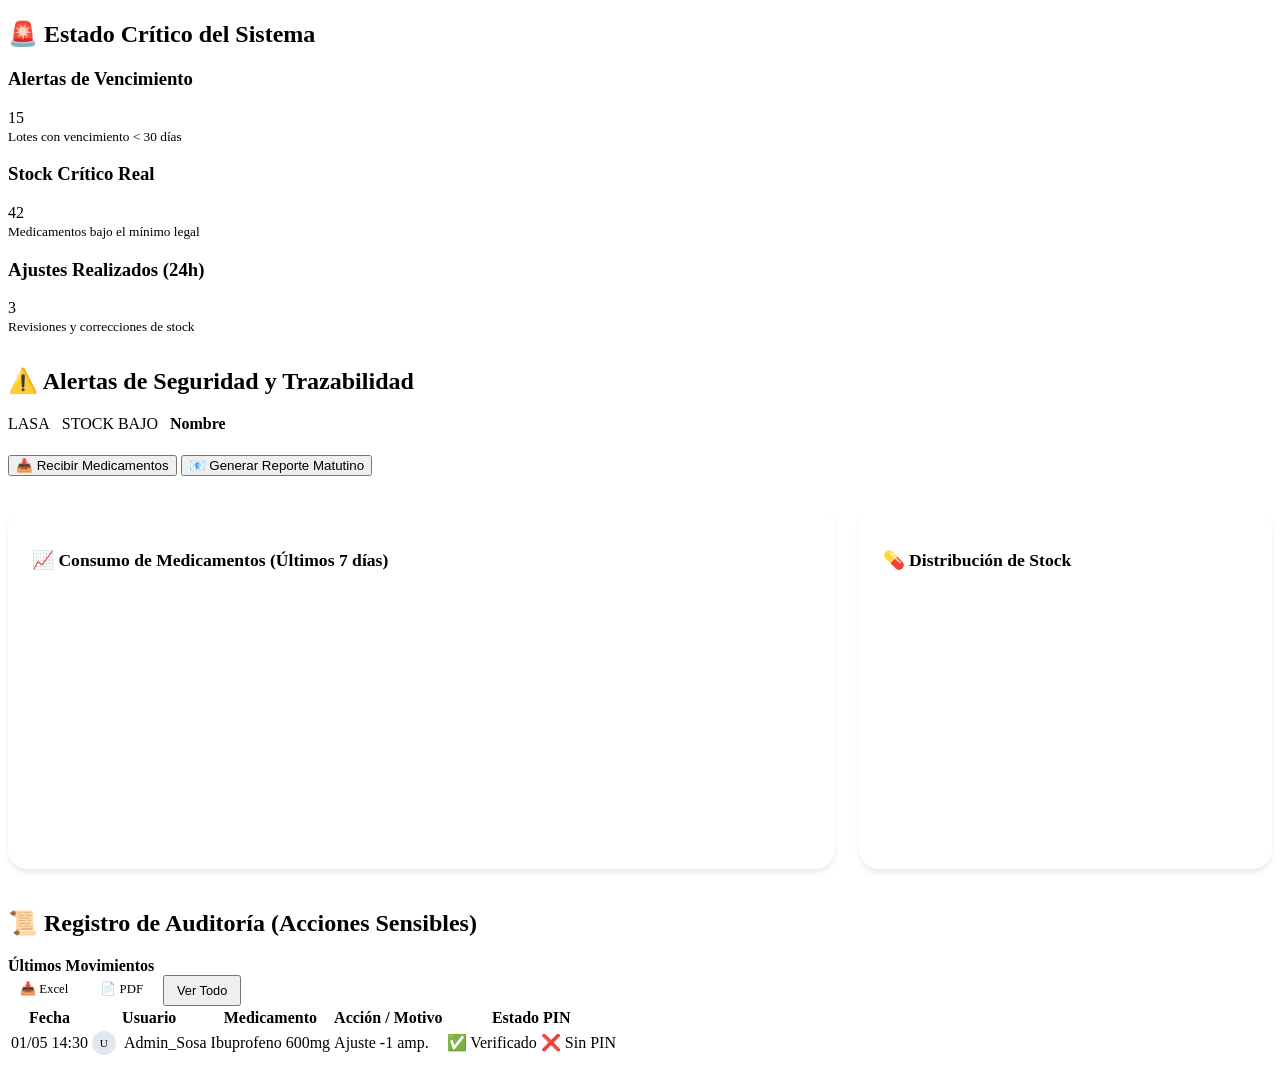
==== src/main/resources/templates/index.html @ 118c3cbb "Initial commit: Sistema de Farmacia HGS con README y .gitignore optimizados" ====
<!DOCTYPE html>
<html xmlns:th="http://www.thymeleaf.org">
<head th:replace="~{layout/main :: head('Dashboard - HGS')}"></head>
<body>

    <aside th:replace="~{layout/main :: sidebar('dashboard')}"></aside>

    <main class="main-content">
        <header th:replace="~{layout/main :: header('Dashboard Administrador')}"></header>

        <h2 class="section-title">🚨 Estado Crítico del Sistema</h2>
        <section class="stats-grid">
            <div class="stat-card warning">
                <h3>Alertas de Vencimiento</h3>
                <div class="value" th:text="${cantidadVencer}">15</div>
                <small>Lotes con vencimiento < 30 días</small>
            </div>
            <div class="stat-card danger">
                <h3>Stock Crítico Real</h3>
                <div class="value" th:text="${cantidadCritico}">42</div>
                <small>Medicamentos bajo el mínimo legal</small>
            </div>
            <div class="stat-card success">
                <h3>Ajustes Realizados (24h)</h3>
                <div class="value" th:text="${ajustesHoy}">3</div>
                <small>Revisiones y correcciones de stock</small>
            </div>
        </section>

        <section class="alerts-section" style="margin-top: 32px;" th:if="${not #lists.isEmpty(medicamentosConAlerta)}">
            <h2 class="section-title">⚠️ Alertas de Seguridad y Trazabilidad</h2>
            <div style="display: grid; gap: 12px;">
                <div th:each="med : ${medicamentosConAlerta}" class="alert-item" 
                     th:style="'display: flex; align-items: center; justify-content: space-between; padding: 16px; border-radius: 12px; border-left: 4px solid ' + (${med.esLasa} ? '#f59e0b' : '#ef4444') + '; background: white; box-shadow: 0 1px 3px rgba(0,0,0,0.1);'">
                    <div>
                        <span th:if="${med.esLasa}" class="badge badge-warning" style="margin-right: 8px;">LASA</span>
                        <span th:if="${med.isStockBajo()}" class="badge badge-danger" style="margin-right: 8px;">STOCK BAJO</span>
                        <strong th:text="${med.nombre}">Nombre</strong>
                        <small th:text="' - ' + ${med.codigo}" style="color: var(--text-secondary);"></small>
                        <p th:if="${med.esLasa}" style="margin: 4px 0 0; font-size: 0.85rem; color: #92400e;" 
                           th:text="'Precaución: Similar a ' + ${med.similarA}"></p>
                    </div>
                    <div style="text-align: right;">
                        <span th:text="${med.stockTotal} + ' unidades'" style="font-weight: 600;"></span>
                        <br>
                        <small th:text="'Mínimo: ' + ${med.minimoAjustado}" style="color: var(--text-secondary);"></small>
                    </div>
                </div>
            </div>
        </section>

        <div class="quick-actions">
            <button class="btn btn-primary"><span>📥</span> Recibir Medicamentos</button>
            <button class="btn btn-secondary"><span>📧</span> Generar Reporte Matutino</button>
        </div>

        <section class="dashboard-grid" style="display: grid; grid-template-columns: 2fr 1fr; gap: 24px; margin-top: 32px;">
            <div class="chart-card" style="background: white; padding: 24px; border-radius: 20px; box-shadow: 0 4px 6px -1px rgba(0,0,0,0.1);">
                <h3 style="margin-bottom: 20px; font-size: 1.1rem; font-weight: 600;">📈 Consumo de Medicamentos (Últimos 7 días)</h3>
                <canvas id="consumptionChart" height="250"></canvas>
            </div>
            
            <div class="distribution-card" style="background: white; padding: 24px; border-radius: 20px; box-shadow: 0 4px 6px -1px rgba(0,0,0,0.1);">
                <h3 style="margin-bottom: 20px; font-size: 1.1rem; font-weight: 600;">💊 Distribución de Stock</h3>
                <canvas id="stockPieChart" height="250"></canvas>
            </div>
        </section>

        <script th:inline="javascript">
            document.addEventListener('DOMContentLoaded', function() {
                const isDarkMode = document.documentElement.classList.contains('dark-mode');
                const textColor = isDarkMode ? '#94a3b8' : '#64748b';
                const gridColor = isDarkMode ? 'rgba(148, 163, 184, 0.1)' : 'rgba(100, 116, 139, 0.1)';

                const ctx = document.getElementById('consumptionChart').getContext('2d');
                new Chart(ctx, {
                    type: 'line',
                    data: {
                        labels: ['Lun', 'Mar', 'Mie', 'Jue', 'Vie', 'Sab', 'Dom'],
                        datasets: [{
                            label: 'Consumo (Unidades)',
                            data: /*[[${consumoData}]]*/ [65, 59, 80, 81, 56, 40, 30],
                            borderColor: '#3b82f6',
                            backgroundColor: 'rgba(59, 130, 246, 0.1)',
                            fill: true,
                            tension: 0.4
                        }]
                    },
                    options: {
                        responsive: true,
                        plugins: { 
                            legend: { display: false },
                            tooltip: { mode: 'index', intersect: false }
                        },
                        scales: { 
                            y: { 
                                beginAtZero: true,
                                grid: { color: gridColor },
                                ticks: { color: textColor }
                            },
                            x: {
                                grid: { display: false },
                                ticks: { color: textColor }
                            }
                        }
                    }
                });

                const pieCtx = document.getElementById('stockPieChart').getContext('2d');
                new Chart(pieCtx, {
                    type: 'doughnut',
                    data: {
                        labels: ['Antibióticos', 'Analgésicos', 'Controlados'],
                        datasets: [{
                            data: /*[[${stockDistribucionData}]]*/ [300, 150, 100],
                            backgroundColor: ['#3b82f6', '#10b981', '#f59e0b'],
                            borderWidth: isDarkMode ? 4 : 2,
                            borderColor: isDarkMode ? '#1e293b' : '#ffffff'
                        }]
                    },
                    options: {
                        responsive: true,
                        plugins: { 
                            legend: { 
                                position: 'bottom',
                                labels: { color: textColor }
                            } 
                        },
                        cutout: '70%'
                    }
                });
            });
        </script>

        <div style="margin-top: 40px;">
            <h2 class="section-title">📜 Registro de Auditoría (Acciones Sensibles)</h2>
            <div class="table-container">
                <div class="table-header">
                    <span style="font-weight: 600;">Últimos Movimientos</span>
                    <div style="display: flex; gap: 8px;">
                        <a th:href="@{/export/auditoria}" class="btn btn-secondary" style="padding: 6px 12px; font-size: 0.8rem;">📥 Excel</a>
                        <a th:href="@{/export/pdf}" class="btn btn-secondary" style="padding: 6px 12px; font-size: 0.8rem;">📄 PDF</a>
                        <button class="btn btn-secondary" style="padding: 6px 12px; font-size: 0.8rem;">Ver Todo</button>
                    </div>
                </div>
                <table>
                    <thead>
                        <tr>
                            <th>Fecha</th>
                            <th>Usuario</th>
                            <th>Medicamento</th>
                            <th>Acción / Motivo</th>
                            <th>Estado PIN</th>
                        </tr>
                    </thead>
                    <tbody>
                        <tr th:each="audit : ${auditorias}">
                            <td th:text="${#temporals.format(audit.fecha, 'dd/MM HH:mm')}">01/05 14:30</td>
                            <td>
                                <div style="display: flex; align-items: center; gap: 8px;">
                                    <div style="width: 24px; height: 24px; background: #e2e8f0; border-radius: 50%; font-size: 0.7rem; display: flex; align-items: center; justify-content: center;" th:text="${#strings.substring(audit.usuario, 0, 1)}">U</div>
                                    <span th:text="${audit.usuario}">Admin_Sosa</span>
                                </div>
                            </td>
                            <td th:text="${audit.medicamentoNombre}">Ibuprofeno 600mg</td>
                            <td>
                                <span th:text="${audit.accion}" class="badge" 
                                      th:classappend="${audit.pinVerificado} ? 'badge-success' : 'badge-danger'">Ajuste -1 amp.</span>
                            </td>
                            <td>
                                <span th:if="${audit.pinVerificado}" class="badge badge-success">✅ Verificado</span>
                                <span th:if="${!audit.pinVerificado}" class="badge badge-danger">❌ Sin PIN</span>
                            </td>
                        </tr>
                    </tbody>
                </table>
            </div>
        </div>
    </main>


</body>
</html>
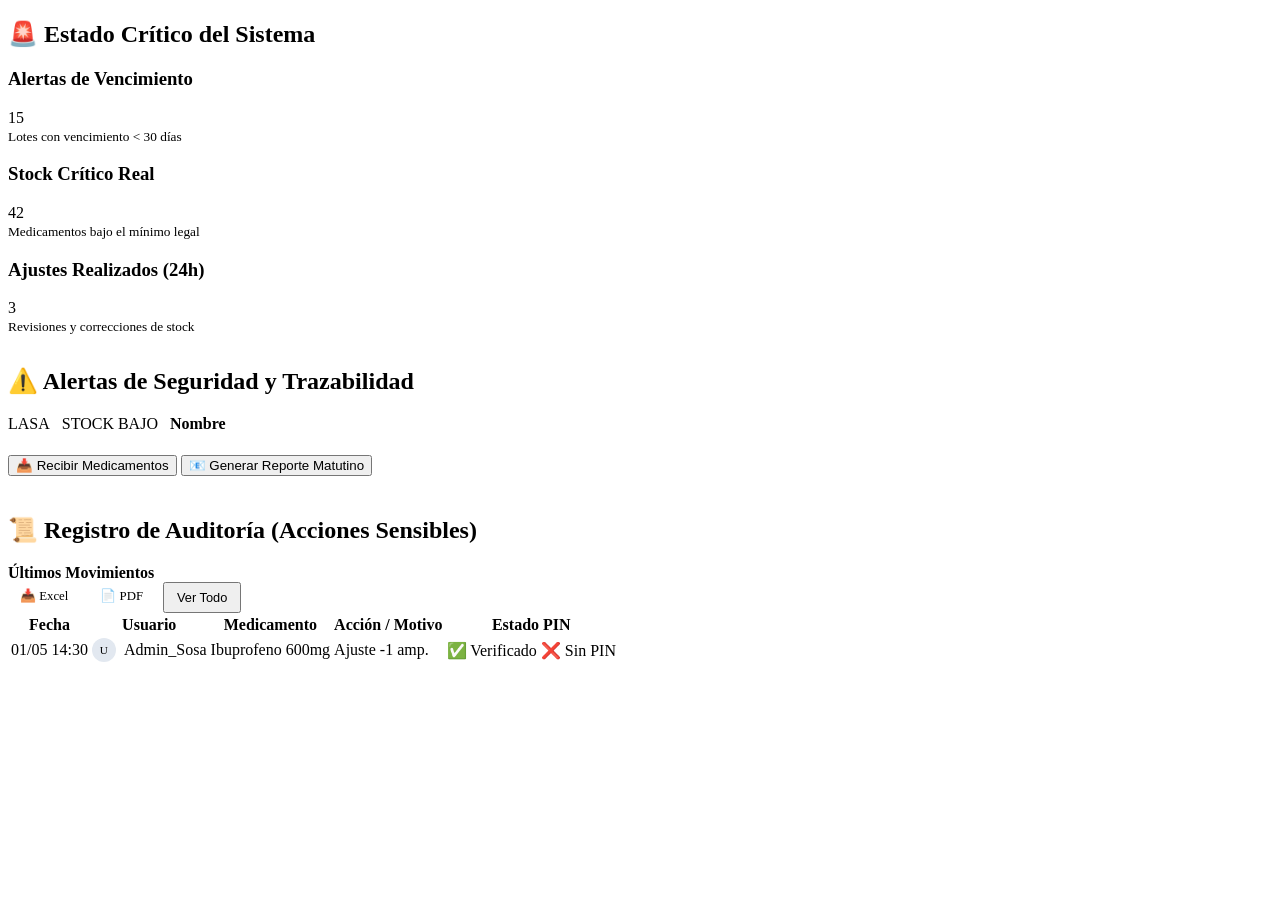
==== commit fa56ff28: "feat: reemplazar emojis por botones SVG, remover gráficos del dashboard" ====
--- a/src/main/resources/templates/index.html
+++ b/src/main/resources/templates/index.html
@@ -54,84 +54,6 @@
             <button class="btn btn-secondary"><span>📧</span> Generar Reporte Matutino</button>
         </div>
 
-        <section class="dashboard-grid" style="display: grid; grid-template-columns: 2fr 1fr; gap: 24px; margin-top: 32px;">
-            <div class="chart-card" style="background: white; padding: 24px; border-radius: 20px; box-shadow: 0 4px 6px -1px rgba(0,0,0,0.1);">
-                <h3 style="margin-bottom: 20px; font-size: 1.1rem; font-weight: 600;">📈 Consumo de Medicamentos (Últimos 7 días)</h3>
-                <canvas id="consumptionChart" height="250"></canvas>
-            </div>
-            
-            <div class="distribution-card" style="background: white; padding: 24px; border-radius: 20px; box-shadow: 0 4px 6px -1px rgba(0,0,0,0.1);">
-                <h3 style="margin-bottom: 20px; font-size: 1.1rem; font-weight: 600;">💊 Distribución de Stock</h3>
-                <canvas id="stockPieChart" height="250"></canvas>
-            </div>
-        </section>
-
-        <script th:inline="javascript">
-            document.addEventListener('DOMContentLoaded', function() {
-                const isDarkMode = document.documentElement.classList.contains('dark-mode');
-                const textColor = isDarkMode ? '#94a3b8' : '#64748b';
-                const gridColor = isDarkMode ? 'rgba(148, 163, 184, 0.1)' : 'rgba(100, 116, 139, 0.1)';
-
-                const ctx = document.getElementById('consumptionChart').getContext('2d');
-                new Chart(ctx, {
-                    type: 'line',
-                    data: {
-                        labels: ['Lun', 'Mar', 'Mie', 'Jue', 'Vie', 'Sab', 'Dom'],
-                        datasets: [{
-                            label: 'Consumo (Unidades)',
-                            data: /*[[${consumoData}]]*/ [65, 59, 80, 81, 56, 40, 30],
-                            borderColor: '#3b82f6',
-                            backgroundColor: 'rgba(59, 130, 246, 0.1)',
-                            fill: true,
-                            tension: 0.4
-                        }]
-                    },
-                    options: {
-                        responsive: true,
-                        plugins: { 
-                            legend: { display: false },
-                            tooltip: { mode: 'index', intersect: false }
-                        },
-                        scales: { 
-                            y: { 
-                                beginAtZero: true,
-                                grid: { color: gridColor },
-                                ticks: { color: textColor }
-                            },
-                            x: {
-                                grid: { display: false },
-                                ticks: { color: textColor }
-                            }
-                        }
-                    }
-                });
-
-                const pieCtx = document.getElementById('stockPieChart').getContext('2d');
-                new Chart(pieCtx, {
-                    type: 'doughnut',
-                    data: {
-                        labels: ['Antibióticos', 'Analgésicos', 'Controlados'],
-                        datasets: [{
-                            data: /*[[${stockDistribucionData}]]*/ [300, 150, 100],
-                            backgroundColor: ['#3b82f6', '#10b981', '#f59e0b'],
-                            borderWidth: isDarkMode ? 4 : 2,
-                            borderColor: isDarkMode ? '#1e293b' : '#ffffff'
-                        }]
-                    },
-                    options: {
-                        responsive: true,
-                        plugins: { 
-                            legend: { 
-                                position: 'bottom',
-                                labels: { color: textColor }
-                            } 
-                        },
-                        cutout: '70%'
-                    }
-                });
-            });
-        </script>
-
         <div style="margin-top: 40px;">
             <h2 class="section-title">📜 Registro de Auditoría (Acciones Sensibles)</h2>
             <div class="table-container">
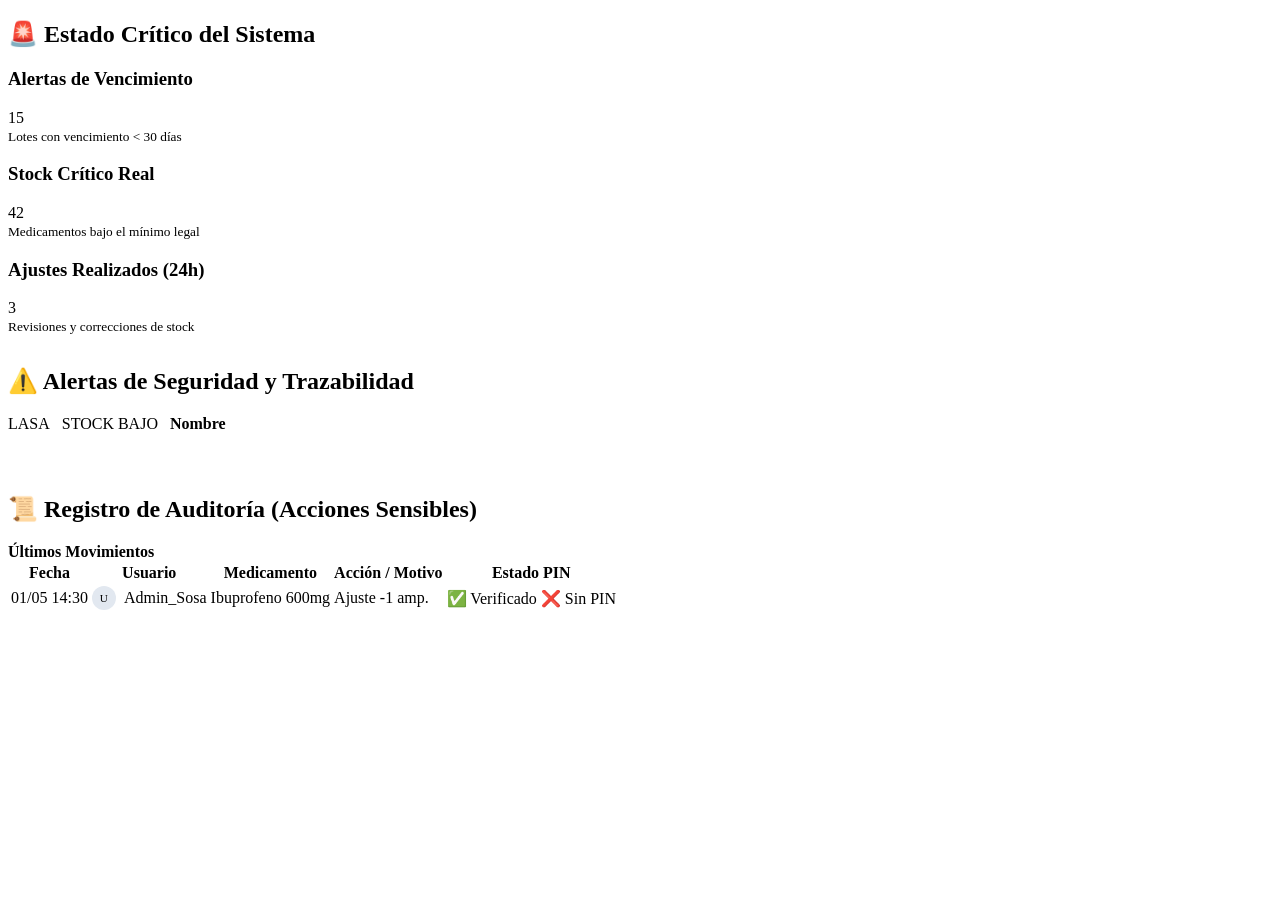
==== commit edc6b570: "feat: UI improvements and reorder sidebar" ====
--- a/src/main/resources/templates/index.html
+++ b/src/main/resources/templates/index.html
@@ -49,21 +49,13 @@
             </div>
         </section>
 
-        <div class="quick-actions">
-            <button class="btn btn-primary"><span>📥</span> Recibir Medicamentos</button>
-            <button class="btn btn-secondary"><span>📧</span> Generar Reporte Matutino</button>
-        </div>
+
 
         <div style="margin-top: 40px;">
             <h2 class="section-title">📜 Registro de Auditoría (Acciones Sensibles)</h2>
             <div class="table-container">
                 <div class="table-header">
                     <span style="font-weight: 600;">Últimos Movimientos</span>
-                    <div style="display: flex; gap: 8px;">
-                        <a th:href="@{/export/auditoria}" class="btn btn-secondary" style="padding: 6px 12px; font-size: 0.8rem;">📥 Excel</a>
-                        <a th:href="@{/export/pdf}" class="btn btn-secondary" style="padding: 6px 12px; font-size: 0.8rem;">📄 PDF</a>
-                        <button class="btn btn-secondary" style="padding: 6px 12px; font-size: 0.8rem;">Ver Todo</button>
-                    </div>
                 </div>
                 <table>
                     <thead>
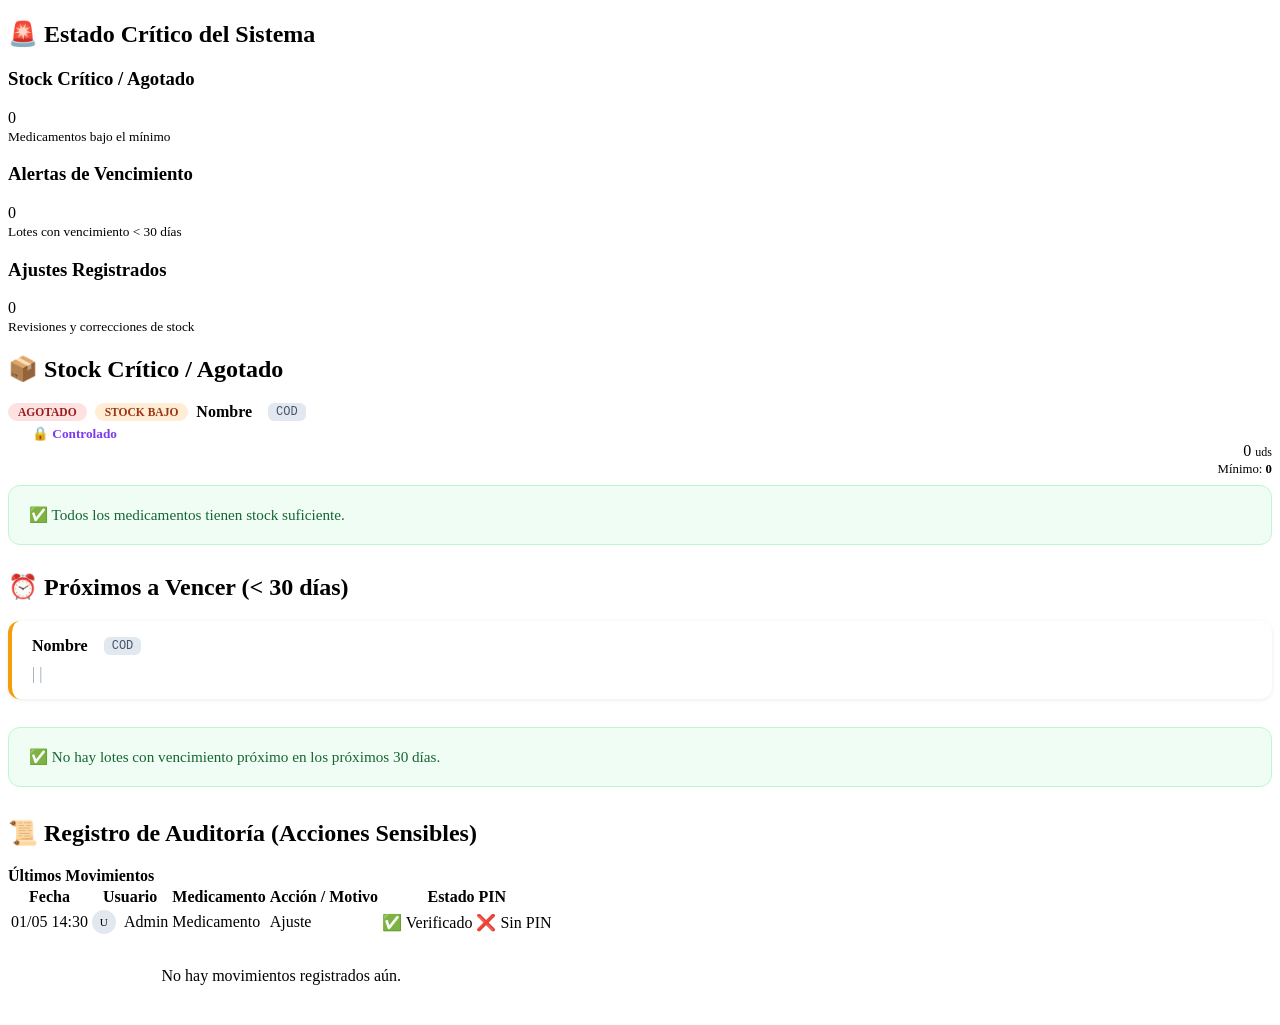
==== commit cc25a133: "feat: prototipo v2 - dashboard, medicamentos y sidebar mejorados" ====
--- a/src/main/resources/templates/index.html
+++ b/src/main/resources/templates/index.html
@@ -10,48 +10,108 @@
 
         <h2 class="section-title">🚨 Estado Crítico del Sistema</h2>
         <section class="stats-grid">
-            <div class="stat-card warning">
+            <a href="#alertas" style="text-decoration: none; color: inherit;">
+            <div class="stat-card warning" style="cursor: pointer; transition: transform 0.15s, box-shadow 0.15s;"
+                 onmouseover="this.style.transform='translateY(-3px)';this.style.boxShadow='0 8px 20px rgba(0,0,0,0.12)'"
+                 onmouseout="this.style.transform='';this.style.boxShadow=''">
+                <h3>Stock Crítico / Agotado</h3>
+                <div class="value" th:text="${cantidadCritico}">0</div>
+                <small>Medicamentos bajo el mínimo</small>
+            </div>
+            </a>
+            <a href="#vencer" style="text-decoration: none; color: inherit;">
+            <div class="stat-card danger" style="cursor: pointer; transition: transform 0.15s, box-shadow 0.15s;"
+                 onmouseover="this.style.transform='translateY(-3px)';this.style.boxShadow='0 8px 20px rgba(0,0,0,0.12)'"
+                 onmouseout="this.style.transform='';this.style.boxShadow=''">
                 <h3>Alertas de Vencimiento</h3>
-                <div class="value" th:text="${cantidadVencer}">15</div>
-                <small>Lotes con vencimiento < 30 días</small>
+                <div class="value" th:text="${cantidadVencer}">0</div>
+                <small>Lotes con vencimiento &lt; 30 días</small>
             </div>
-            <div class="stat-card danger">
-                <h3>Stock Crítico Real</h3>
-                <div class="value" th:text="${cantidadCritico}">42</div>
-                <small>Medicamentos bajo el mínimo legal</small>
-            </div>
-            <div class="stat-card success">
-                <h3>Ajustes Realizados (24h)</h3>
-                <div class="value" th:text="${ajustesHoy}">3</div>
+            </a>
+            <a href="#auditoria" style="text-decoration: none; color: inherit;">
+            <div class="stat-card success" style="cursor: pointer; transition: transform 0.15s, box-shadow 0.15s;"
+                 onmouseover="this.style.transform='translateY(-3px)';this.style.boxShadow='0 8px 20px rgba(0,0,0,0.12)'"
+                 onmouseout="this.style.transform='';this.style.boxShadow=''">
+                <h3>Ajustes Registrados</h3>
+                <div class="value" th:text="${ajustesHoy}">0</div>
                 <small>Revisiones y correcciones de stock</small>
             </div>
+            </a>
         </section>
 
-        <section class="alerts-section" style="margin-top: 32px;" th:if="${not #lists.isEmpty(medicamentosConAlerta)}">
-            <h2 class="section-title">⚠️ Alertas de Seguridad y Trazabilidad</h2>
-            <div style="display: grid; gap: 12px;">
-                <div th:each="med : ${medicamentosConAlerta}" class="alert-item" 
-                     th:style="'display: flex; align-items: center; justify-content: space-between; padding: 16px; border-radius: 12px; border-left: 4px solid ' + (${med.esLasa} ? '#f59e0b' : '#ef4444') + '; background: white; box-shadow: 0 1px 3px rgba(0,0,0,0.1);'">
-                    <div>
-                        <span th:if="${med.esLasa}" class="badge badge-warning" style="margin-right: 8px;">LASA</span>
-                        <span th:if="${med.isStockBajo()}" class="badge badge-danger" style="margin-right: 8px;">STOCK BAJO</span>
-                        <strong th:text="${med.nombre}">Nombre</strong>
-                        <small th:text="' - ' + ${med.codigo}" style="color: var(--text-secondary);"></small>
-                        <p th:if="${med.esLasa}" style="margin: 4px 0 0; font-size: 0.85rem; color: #92400e;" 
-                           th:text="'Precaución: Similar a ' + ${med.similarA}"></p>
+        <!-- SECCIÓN 1: STOCK CRÍTICO / AGOTADO -->
+        <section id="alertas" style="margin-top: 8px;" th:if="${not #lists.isEmpty(medicamentosStockBajo)}">
+            <h2 class="section-title">📦 Stock Crítico / Agotado</h2>
+            <div style="display: grid; gap: 10px;">
+                <div th:each="med : ${medicamentosStockBajo}"
+                     th:style="'display: flex; justify-content: space-between; align-items: center; padding: 16px 20px; border-radius: 12px; background: white; border-left: 4px solid ' + (${med.stockTotal == 0} ? '#ef4444' : '#f59e0b') + '; box-shadow: 0 1px 4px rgba(0,0,0,0.08);'">
+                    <div style="min-width: 0;">
+                        <div style="display: flex; align-items: center; gap: 8px; flex-wrap: wrap; margin-bottom: 5px;">
+                            <span th:if="${med.stockTotal == 0}"
+                                  style="background:#fee2e2;color:#991b1b;padding:3px 10px;border-radius:9999px;font-size:0.72rem;font-weight:700;">AGOTADO</span>
+                            <span th:if="${med.stockTotal > 0}"
+                                  style="background:#ffedd5;color:#9a3412;padding:3px 10px;border-radius:9999px;font-size:0.72rem;font-weight:700;">STOCK BAJO</span>
+                            <strong style="font-size: 1rem;" th:text="${med.nombre}">Nombre</strong>
+                            <span style="color: var(--text-secondary); font-size: 0.85rem;" th:text="${med.concentracion}"></span>
+                            <span style="background:#e2e8f0;color:#475569;padding:2px 8px;border-radius:6px;font-family:monospace;font-size:0.75rem;" th:text="${med.codigo}">COD</span>
+                        </div>
+                        <div style="font-size: 0.83rem; color: var(--text-secondary); display: flex; gap: 12px; flex-wrap: wrap;">
+                            <span th:if="${med.tipo != null}" th:text="'Tipo: ' + ${med.tipo.nombre}"></span>
+                            <span th:if="${med.presentacion != null}" th:text="'Presentación: ' + ${med.presentacion.nombre}"></span>
+                            <span th:if="${med.esPrioridad}" style="color: #7c3aed; font-weight: 600;">🔒 Controlado</span>
+                        </div>
                     </div>
-                    <div style="text-align: right;">
-                        <span th:text="${med.stockTotal} + ' unidades'" style="font-weight: 600;"></span>
-                        <br>
-                        <small th:text="'Mínimo: ' + ${med.minimoAjustado}" style="color: var(--text-secondary);"></small>
+                    <div style="text-align: right; flex-shrink: 0; margin-left: 20px;">
+                        <div th:style="'font-size: 1.8rem; font-weight: 700; line-height: 1; color: ' + (${med.stockTotal == 0} ? '#ef4444' : '#f59e0b')">
+                            <span th:text="${med.stockTotal}">0</span>
+                            <span style="font-size: 0.75rem; font-weight: 400; color: var(--text-secondary);"> uds</span>
+                        </div>
+                        <div style="font-size: 0.8rem; color: var(--text-secondary); margin-top: 2px;">
+                            Mínimo: <strong th:text="${med.minimoAjustado}">0</strong>
+                        </div>
                     </div>
                 </div>
             </div>
         </section>
+        <div th:if="${#lists.isEmpty(medicamentosStockBajo)}" id="alertas"
+             style="margin-top: 8px; padding: 20px; background: #f0fdf4; border-radius: 12px; color: #166534; border: 1px solid #bbf7d0; font-size: 0.95rem;">
+            ✅ Todos los medicamentos tienen stock suficiente.
+        </div>
 
+        <!-- SECCIÓN 2: PRÓXIMOS A VENCER -->
+        <section id="vencer" style="margin-top: 28px;" th:if="${not #lists.isEmpty(medicamentosProximosVencer)}">
+            <h2 class="section-title">⏰ Próximos a Vencer (&lt; 30 días)</h2>
+            <div style="display: grid; gap: 10px;">
+                <div th:each="med : ${medicamentosProximosVencer}"
+                     style="padding: 16px 20px; border-radius: 12px; background: white; border-left: 4px solid #f59e0b; box-shadow: 0 1px 4px rgba(0,0,0,0.08);">
+                    <div style="display: flex; align-items: center; gap: 8px; flex-wrap: wrap; margin-bottom: 10px;">
+                        <strong style="font-size: 1rem;" th:text="${med.nombre}">Nombre</strong>
+                        <span style="color: var(--text-secondary); font-size: 0.85rem;" th:text="${med.concentracion}"></span>
+                        <span style="background:#e2e8f0;color:#475569;padding:2px 8px;border-radius:6px;font-family:monospace;font-size:0.75rem;" th:text="${med.codigo}">COD</span>
+                        <span th:if="${med.tipo != null}" style="color: var(--text-secondary); font-size: 0.82rem;" th:text="${med.tipo.nombre}"></span>
+                    </div>
+                    <div style="display: flex; gap: 8px; flex-wrap: wrap;">
+                        <div th:each="lote : ${med.lotesProximosAVencer}"
+                             th:style="'display: flex; align-items: center; gap: 10px; padding: 8px 14px; border-radius: 8px; font-size: 0.85rem; border: 1px solid ' + (${lote.diasHastaVencimiento} < 15 ? '#fecaca' : '#fde68a') + '; background: ' + (${lote.diasHastaVencimiento} < 15 ? '#fef2f2' : '#fffbeb')">
+                            <span style="font-family: monospace; font-weight: 600;" th:text="${lote.nroLote}"></span>
+                            <span style="color: #94a3b8;">|</span>
+                            <span th:text="${#temporals.format(lote.fechaVencimiento, 'dd/MM/yyyy')}"></span>
+                            <span th:style="'font-weight: 700; color: ' + (${lote.diasHastaVencimiento} < 15 ? '#dc2626' : '#d97706')"
+                                  th:text="${lote.diasHastaVencimiento} + ' días'"></span>
+                            <span style="color: #94a3b8;">|</span>
+                            <span style="color: var(--text-secondary);" th:text="${lote.cantidadDisponible} + ' uds'"></span>
+                        </div>
+                    </div>
+                </div>
+            </div>
+        </section>
+        <div th:if="${#lists.isEmpty(medicamentosProximosVencer)}" id="vencer"
+             style="margin-top: 28px; padding: 20px; background: #f0fdf4; border-radius: 12px; color: #166534; border: 1px solid #bbf7d0; font-size: 0.95rem;">
+            ✅ No hay lotes con vencimiento próximo en los próximos 30 días.
+        </div>
 
-
-        <div style="margin-top: 40px;">
+        <!-- AUDITORÍA -->
+        <div id="auditoria" style="margin-top: 32px;">
             <h2 class="section-title">📜 Registro de Auditoría (Acciones Sensibles)</h2>
             <div class="table-container">
                 <div class="table-header">
@@ -73,18 +133,21 @@
                             <td>
                                 <div style="display: flex; align-items: center; gap: 8px;">
                                     <div style="width: 24px; height: 24px; background: #e2e8f0; border-radius: 50%; font-size: 0.7rem; display: flex; align-items: center; justify-content: center;" th:text="${#strings.substring(audit.usuario, 0, 1)}">U</div>
-                                    <span th:text="${audit.usuario}">Admin_Sosa</span>
+                                    <span th:text="${audit.usuario}">Admin</span>
                                 </div>
                             </td>
-                            <td th:text="${audit.medicamentoNombre}">Ibuprofeno 600mg</td>
+                            <td th:text="${audit.medicamentoNombre}">Medicamento</td>
                             <td>
-                                <span th:text="${audit.accion}" class="badge" 
-                                      th:classappend="${audit.pinVerificado} ? 'badge-success' : 'badge-danger'">Ajuste -1 amp.</span>
+                                <span th:text="${audit.accion}" class="badge"
+                                      th:classappend="${audit.pinVerificado} ? 'badge-success' : 'badge-danger'">Ajuste</span>
                             </td>
                             <td>
                                 <span th:if="${audit.pinVerificado}" class="badge badge-success">✅ Verificado</span>
                                 <span th:if="${!audit.pinVerificado}" class="badge badge-danger">❌ Sin PIN</span>
                             </td>
+                        </tr>
+                        <tr th:if="${#lists.isEmpty(auditorias)}">
+                            <td colspan="5" style="text-align: center; padding: 30px; color: var(--text-secondary);">No hay movimientos registrados aún.</td>
                         </tr>
                     </tbody>
                 </table>
@@ -92,6 +155,5 @@
         </div>
     </main>
 
-
 </body>
 </html>
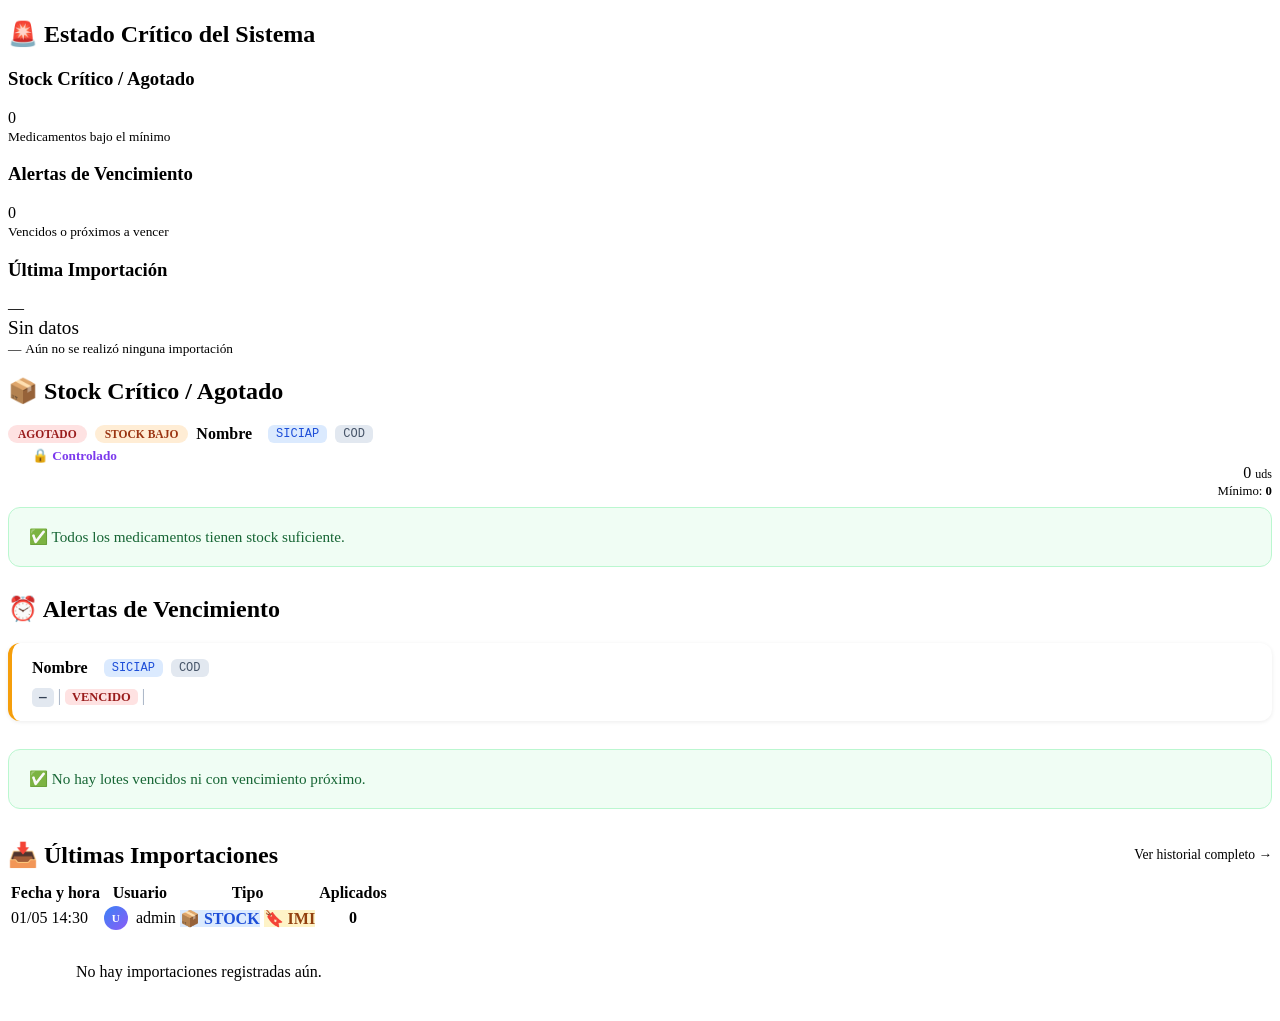
==== commit f0720cc5: "Implementar funcionalidad de importación SICIAP con pasos de previsualización y confirmación Se agre" ====
--- a/src/main/resources/templates/index.html
+++ b/src/main/resources/templates/index.html
@@ -10,32 +10,42 @@
 
         <h2 class="section-title">🚨 Estado Crítico del Sistema</h2>
         <section class="stats-grid">
-            <a href="#alertas" style="text-decoration: none; color: inherit;">
-            <div class="stat-card warning" style="cursor: pointer; transition: transform 0.15s, box-shadow 0.15s;"
-                 onmouseover="this.style.transform='translateY(-3px)';this.style.boxShadow='0 8px 20px rgba(0,0,0,0.12)'"
-                 onmouseout="this.style.transform='';this.style.boxShadow=''">
-                <h3>Stock Crítico / Agotado</h3>
-                <div class="value" th:text="${cantidadCritico}">0</div>
-                <small>Medicamentos bajo el mínimo</small>
-            </div>
+            <a href="#alertas" style="text-decoration: none; color: inherit; display: block;"
+               onmouseover="this.firstElementChild.style.transform='translateY(-3px)';this.firstElementChild.style.boxShadow='0 8px 20px rgba(0,0,0,0.12)'"
+               onmouseout="this.firstElementChild.style.transform='';this.firstElementChild.style.boxShadow=''"
+               onfocus="this.firstElementChild.style.transform='translateY(-3px)';this.firstElementChild.style.boxShadow='0 8px 20px rgba(0,0,0,0.12)'"
+               onblur="this.firstElementChild.style.transform='';this.firstElementChild.style.boxShadow=''">
+                <div class="stat-card warning" style="transition: transform 0.15s, box-shadow 0.15s;">
+                    <h3>Stock Crítico / Agotado</h3>
+                    <div class="value" th:text="${cantidadCritico}">0</div>
+                    <small>Medicamentos bajo el mínimo</small>
+                </div>
             </a>
-            <a href="#vencer" style="text-decoration: none; color: inherit;">
-            <div class="stat-card danger" style="cursor: pointer; transition: transform 0.15s, box-shadow 0.15s;"
-                 onmouseover="this.style.transform='translateY(-3px)';this.style.boxShadow='0 8px 20px rgba(0,0,0,0.12)'"
-                 onmouseout="this.style.transform='';this.style.boxShadow=''">
-                <h3>Alertas de Vencimiento</h3>
-                <div class="value" th:text="${cantidadVencer}">0</div>
-                <small>Lotes con vencimiento &lt; 30 días</small>
-            </div>
+            <a href="#vencer" style="text-decoration: none; color: inherit; display: block;"
+               onmouseover="this.firstElementChild.style.transform='translateY(-3px)';this.firstElementChild.style.boxShadow='0 8px 20px rgba(0,0,0,0.12)'"
+               onmouseout="this.firstElementChild.style.transform='';this.firstElementChild.style.boxShadow=''"
+               onfocus="this.firstElementChild.style.transform='translateY(-3px)';this.firstElementChild.style.boxShadow='0 8px 20px rgba(0,0,0,0.12)'"
+               onblur="this.firstElementChild.style.transform='';this.firstElementChild.style.boxShadow=''">
+                <div class="stat-card danger" style="transition: transform 0.15s, box-shadow 0.15s;">
+                    <h3>Alertas de Vencimiento</h3>
+                    <div class="value" th:text="${cantidadVencer}">0</div>
+                    <small>Vencidos o próximos a vencer</small>
+                </div>
             </a>
-            <a href="#auditoria" style="text-decoration: none; color: inherit;">
-            <div class="stat-card success" style="cursor: pointer; transition: transform 0.15s, box-shadow 0.15s;"
-                 onmouseover="this.style.transform='translateY(-3px)';this.style.boxShadow='0 8px 20px rgba(0,0,0,0.12)'"
-                 onmouseout="this.style.transform='';this.style.boxShadow=''">
-                <h3>Ajustes Registrados</h3>
-                <div class="value" th:text="${ajustesHoy}">0</div>
-                <small>Revisiones y correcciones de stock</small>
-            </div>
+            <a href="/auditoria" style="text-decoration: none; color: inherit; display: block;"
+               onmouseover="this.firstElementChild.style.transform='translateY(-3px)';this.firstElementChild.style.boxShadow='0 8px 20px rgba(0,0,0,0.12)'"
+               onmouseout="this.firstElementChild.style.transform='';this.firstElementChild.style.boxShadow=''"
+               onfocus="this.firstElementChild.style.transform='translateY(-3px)';this.firstElementChild.style.boxShadow='0 8px 20px rgba(0,0,0,0.12)'"
+               onblur="this.firstElementChild.style.transform='';this.firstElementChild.style.boxShadow=''">
+                <div class="stat-card success" style="transition: transform 0.15s, box-shadow 0.15s;">
+                    <h3>Última Importación</h3>
+                    <div class="value" th:if="${ultimaImportacion != null}"
+                         th:text="${#temporals.format(ultimaImportacion.fecha, 'dd/MM')}">—</div>
+                    <div class="value" th:if="${ultimaImportacion == null}" style="font-size: 1.2rem;">Sin datos</div>
+                    <small th:if="${ultimaImportacion != null}"
+                           th:text="'por ' + ${ultimaImportacion.usuario} + ' a las ' + ${#temporals.format(ultimaImportacion.fecha, 'HH:mm')}">—</small>
+                    <small th:if="${ultimaImportacion == null}">Aún no se realizó ninguna importación</small>
+                </div>
             </a>
         </section>
 
@@ -53,11 +63,16 @@
                                   style="background:#ffedd5;color:#9a3412;padding:3px 10px;border-radius:9999px;font-size:0.72rem;font-weight:700;">STOCK BAJO</span>
                             <strong style="font-size: 1rem;" th:text="${med.nombre}">Nombre</strong>
                             <span style="color: var(--text-secondary); font-size: 0.85rem;" th:text="${med.concentracion}"></span>
-                            <span style="background:#e2e8f0;color:#475569;padding:2px 8px;border-radius:6px;font-family:monospace;font-size:0.75rem;" th:text="${med.codigo}">COD</span>
+                            <span th:if="${med.codigoSiciap != null}"
+                                  style="background:#dbeafe;color:#1d4ed8;padding:2px 8px;border-radius:6px;font-family:monospace;font-size:0.75rem;"
+                                  th:text="${med.codigoSiciap}">SICIAP</span>
+                            <span th:if="${med.codigoSiciap == null and med.codigo != null}"
+                                  style="background:#e2e8f0;color:#475569;padding:2px 8px;border-radius:6px;font-family:monospace;font-size:0.75rem;"
+                                  th:text="${med.codigo}">COD</span>
                         </div>
                         <div style="font-size: 0.83rem; color: var(--text-secondary); display: flex; gap: 12px; flex-wrap: wrap;">
-                            <span th:if="${med.tipo != null}" th:text="'Tipo: ' + ${med.tipo.nombre}"></span>
-                            <span th:if="${med.presentacion != null}" th:text="'Presentación: ' + ${med.presentacion.nombre}"></span>
+                            <span th:if="${med.formaFarmaceutica != null and !#strings.isEmpty(med.formaFarmaceutica)}" th:text="${med.formaFarmaceutica}"></span>
+                            <span th:if="${med.presentacion != null and !#strings.isEmpty(med.presentacion)}" th:text="${med.presentacion}"></span>
                             <span th:if="${med.esPrioridad}" style="color: #7c3aed; font-weight: 600;">🔒 Controlado</span>
                         </div>
                     </div>
@@ -73,30 +88,39 @@
                 </div>
             </div>
         </section>
-        <div th:if="${#lists.isEmpty(medicamentosStockBajo)}" id="alertas"
+        <div th:if="${#lists.isEmpty(medicamentosStockBajo)}"
              style="margin-top: 8px; padding: 20px; background: #f0fdf4; border-radius: 12px; color: #166534; border: 1px solid #bbf7d0; font-size: 0.95rem;">
             ✅ Todos los medicamentos tienen stock suficiente.
         </div>
 
         <!-- SECCIÓN 2: PRÓXIMOS A VENCER -->
         <section id="vencer" style="margin-top: 28px;" th:if="${not #lists.isEmpty(medicamentosProximosVencer)}">
-            <h2 class="section-title">⏰ Próximos a Vencer (&lt; 30 días)</h2>
+            <h2 class="section-title">⏰ Alertas de Vencimiento</h2>
             <div style="display: grid; gap: 10px;">
                 <div th:each="med : ${medicamentosProximosVencer}"
                      style="padding: 16px 20px; border-radius: 12px; background: white; border-left: 4px solid #f59e0b; box-shadow: 0 1px 4px rgba(0,0,0,0.08);">
                     <div style="display: flex; align-items: center; gap: 8px; flex-wrap: wrap; margin-bottom: 10px;">
                         <strong style="font-size: 1rem;" th:text="${med.nombre}">Nombre</strong>
                         <span style="color: var(--text-secondary); font-size: 0.85rem;" th:text="${med.concentracion}"></span>
-                        <span style="background:#e2e8f0;color:#475569;padding:2px 8px;border-radius:6px;font-family:monospace;font-size:0.75rem;" th:text="${med.codigo}">COD</span>
-                        <span th:if="${med.tipo != null}" style="color: var(--text-secondary); font-size: 0.82rem;" th:text="${med.tipo.nombre}"></span>
+                        <span th:if="${med.codigoSiciap != null}"
+                              style="background:#dbeafe;color:#1d4ed8;padding:2px 8px;border-radius:6px;font-family:monospace;font-size:0.75rem;"
+                              th:text="${med.codigoSiciap}">SICIAP</span>
+                        <span th:if="${med.codigoSiciap == null and med.codigo != null}"
+                              style="background:#e2e8f0;color:#475569;padding:2px 8px;border-radius:6px;font-family:monospace;font-size:0.75rem;"
+                              th:text="${med.codigo}">COD</span>
+                        <span th:if="${med.formaFarmaceutica != null and !#strings.isEmpty(med.formaFarmaceutica)}" style="color: var(--text-secondary); font-size: 0.82rem;" th:text="${med.formaFarmaceutica}"></span>
                     </div>
                     <div style="display: flex; gap: 8px; flex-wrap: wrap;">
                         <div th:each="lote : ${med.lotesProximosAVencer}"
                              th:style="'display: flex; align-items: center; gap: 10px; padding: 8px 14px; border-radius: 8px; font-size: 0.85rem; border: 1px solid ' + (${lote.diasHastaVencimiento} < 15 ? '#fecaca' : '#fde68a') + '; background: ' + (${lote.diasHastaVencimiento} < 15 ? '#fef2f2' : '#fffbeb')">
-                            <span style="font-family: monospace; font-weight: 600;" th:text="${lote.nroLote}"></span>
+                            <span style="background:#e2e8f0;color:#334155;padding:2px 7px;border-radius:5px;font-family:monospace;font-size:0.8rem;font-weight:600;"
+                                  th:text="${lote.nroLote != null ? lote.nroLote : '—'}">—</span>
                             <span style="color: #94a3b8;">|</span>
                             <span th:text="${#temporals.format(lote.fechaVencimiento, 'dd/MM/yyyy')}"></span>
-                            <span th:style="'font-weight: 700; color: ' + (${lote.diasHastaVencimiento} < 15 ? '#dc2626' : '#d97706')"
+                            <span th:if="${lote.diasHastaVencimiento < 0}"
+                                  style="font-weight: 700; color: #991b1b; background: #fee2e2; padding: 1px 7px; border-radius: 5px; font-size: 0.78rem;">VENCIDO</span>
+                            <span th:if="${lote.diasHastaVencimiento >= 0}"
+                                  th:style="'font-weight: 700; color: ' + (${lote.diasHastaVencimiento} < 15 ? '#dc2626' : '#d97706')"
                                   th:text="${lote.diasHastaVencimiento} + ' días'"></span>
                             <span style="color: #94a3b8;">|</span>
                             <span style="color: var(--text-secondary);" th:text="${lote.cantidadDisponible} + ' uds'"></span>
@@ -107,47 +131,43 @@
         </section>
         <div th:if="${#lists.isEmpty(medicamentosProximosVencer)}" id="vencer"
              style="margin-top: 28px; padding: 20px; background: #f0fdf4; border-radius: 12px; color: #166534; border: 1px solid #bbf7d0; font-size: 0.95rem;">
-            ✅ No hay lotes con vencimiento próximo en los próximos 30 días.
+            ✅ No hay lotes vencidos ni con vencimiento próximo.
         </div>
 
-        <!-- AUDITORÍA -->
-        <div id="auditoria" style="margin-top: 32px;">
-            <h2 class="section-title">📜 Registro de Auditoría (Acciones Sensibles)</h2>
+        <!-- IMPORTACIONES RECIENTES -->
+        <div style="margin-top: 32px;">
+            <div style="display: flex; justify-content: space-between; align-items: center; margin-bottom: 12px;">
+                <h2 class="section-title" style="margin: 0;">📥 Últimas Importaciones</h2>
+                <a href="/auditoria" style="font-size: 0.85rem; color: var(--accent); text-decoration: none; font-weight: 500;">Ver historial completo →</a>
+            </div>
             <div class="table-container">
-                <div class="table-header">
-                    <span style="font-weight: 600;">Últimos Movimientos</span>
-                </div>
                 <table>
                     <thead>
                         <tr>
-                            <th>Fecha</th>
+                            <th>Fecha y hora</th>
                             <th>Usuario</th>
-                            <th>Medicamento</th>
-                            <th>Acción / Motivo</th>
-                            <th>Estado PIN</th>
+                            <th style="text-align: center;">Tipo</th>
+                            <th style="text-align: center;">Aplicados</th>
                         </tr>
                     </thead>
                     <tbody>
-                        <tr th:each="audit : ${auditorias}">
-                            <td th:text="${#temporals.format(audit.fecha, 'dd/MM HH:mm')}">01/05 14:30</td>
+                        <tr th:each="imp : ${importacionesRecientes}">
+                            <td th:text="${#temporals.format(imp.fecha, 'dd/MM/yyyy HH:mm')}">01/05 14:30</td>
                             <td>
                                 <div style="display: flex; align-items: center; gap: 8px;">
-                                    <div style="width: 24px; height: 24px; background: #e2e8f0; border-radius: 50%; font-size: 0.7rem; display: flex; align-items: center; justify-content: center;" th:text="${#strings.substring(audit.usuario, 0, 1)}">U</div>
-                                    <span th:text="${audit.usuario}">Admin</span>
+                                    <div style="width: 24px; height: 24px; background: linear-gradient(135deg,#3b82f6,#8b5cf6); border-radius: 50%; font-size: 0.7rem; display: flex; align-items: center; justify-content: center; color:white; font-weight:600;"
+                                         th:text="${#strings.substring(imp.usuario, 0, 1).toUpperCase()}">U</div>
+                                    <span th:text="${imp.usuario}">admin</span>
                                 </div>
                             </td>
-                            <td th:text="${audit.medicamentoNombre}">Medicamento</td>
-                            <td>
-                                <span th:text="${audit.accion}" class="badge"
-                                      th:classappend="${audit.pinVerificado} ? 'badge-success' : 'badge-danger'">Ajuste</span>
+                            <td style="text-align: center;">
+                                <span th:if="${imp.tipo == 'STOCK'}" class="badge" style="background:#dbeafe;color:#1d4ed8;font-weight:600;">📦 STOCK</span>
+                                <span th:if="${imp.tipo == 'IMI'}"   class="badge" style="background:#fef3c7;color:#92400e;font-weight:600;">🔖 IMI</span>
                             </td>
-                            <td>
-                                <span th:if="${audit.pinVerificado}" class="badge badge-success">✅ Verificado</span>
-                                <span th:if="${!audit.pinVerificado}" class="badge badge-danger">❌ Sin PIN</span>
-                            </td>
+                            <td style="text-align: center; font-weight: 600;" th:text="${imp.aplicados}">0</td>
                         </tr>
-                        <tr th:if="${#lists.isEmpty(auditorias)}">
-                            <td colspan="5" style="text-align: center; padding: 30px; color: var(--text-secondary);">No hay movimientos registrados aún.</td>
+                        <tr th:if="${#lists.isEmpty(importacionesRecientes)}">
+                            <td colspan="4" style="text-align: center; padding: 30px; color: var(--text-secondary);">No hay importaciones registradas aún.</td>
                         </tr>
                     </tbody>
                 </table>
